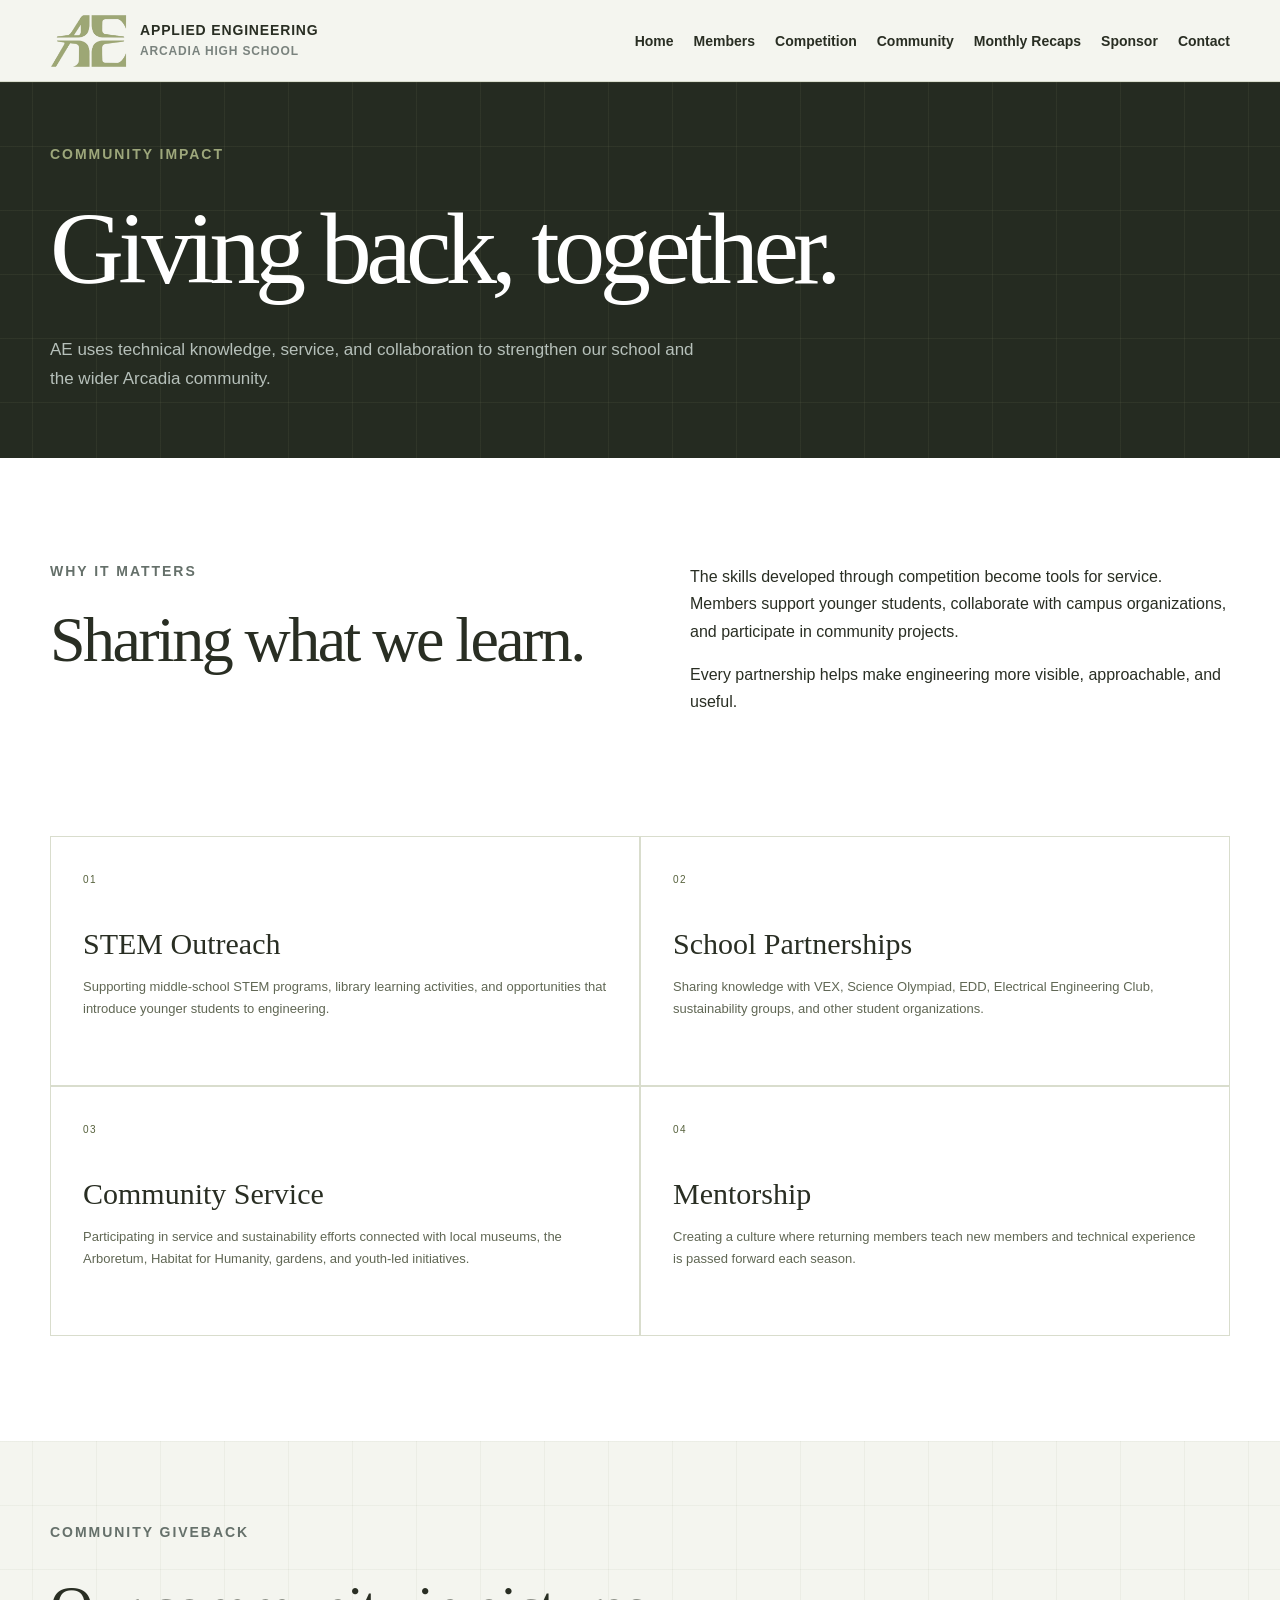
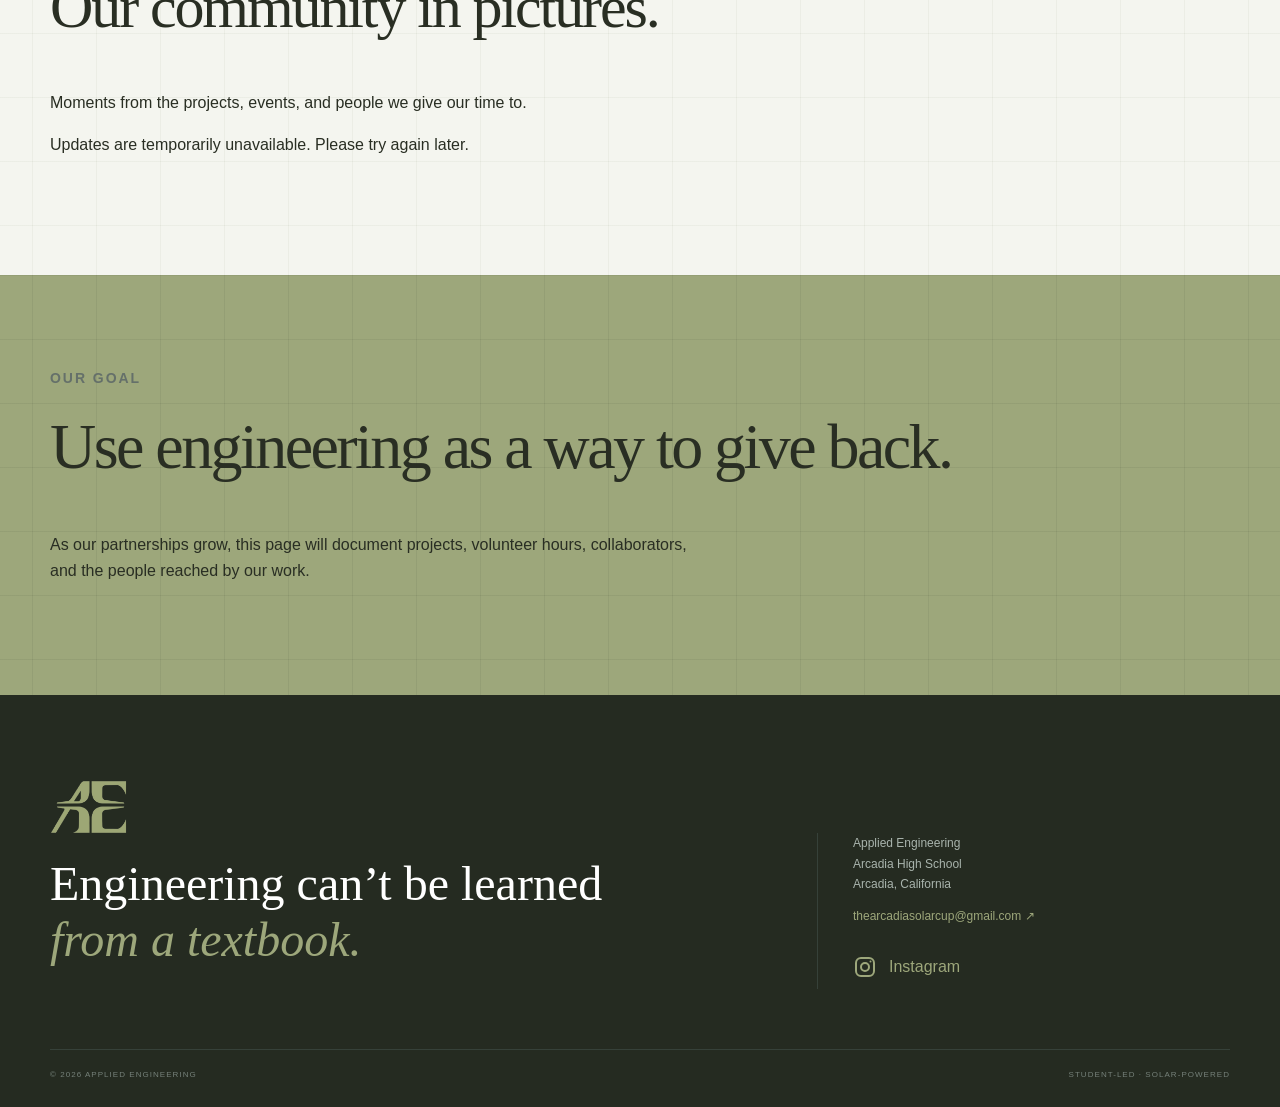
==== community.html @ f69d9954 "Add files via upload" ====
<!DOCTYPE html><html lang="en"><head><meta charset="utf-8"><meta name="viewport" content="width=device-width,initial-scale=1"><title>Community | Applied Engineering</title><meta name="description" content="Arcadia High School Applied Engineering: our team, Solar Regatta awards, community projects, and monthly updates."><link rel="icon" href="[data-uri]"><style>
:root{--green:#9da77b;--deep:#292e23;--black:#252b21;--white:#fff;--off:#f4f5ef;--gray:#606754;--line:#d9ddcd}*{box-sizing:border-box}html{scroll-behavior:smooth}body{margin:0;background:var(--white);color:var(--deep);font-family:Arial,Helvetica,sans-serif}a{color:inherit;text-decoration:none}.shell{width:min(1180px,calc(100% - 48px));margin:auto}.site-header{height:82px;background:#fff;border-bottom:1px solid var(--line);position:sticky;top:0;z-index:20}.header-inner{height:100%;display:flex;align-items:center;justify-content:space-between;gap:24px}.brand{display:flex;align-items:center;gap:10px;font-size:11px;font-weight:800;line-height:1.05;text-transform:uppercase;letter-spacing:.06em}.brand small{display:block;font-size:8px;color:#7a837e;margin-top:5px}.logo{font-size:27px;font-weight:900;letter-spacing:-.09em;color:var(--green)}nav{display:flex;align-items:center;gap:26px;font-size:12px;font-weight:700}nav a{padding:32px 0 28px;border-bottom:3px solid transparent}nav a:hover{border-color:var(--green)}.contact-btn,.primary{background:var(--green);color:#20271a;padding:12px 17px;font-size:10px;font-weight:900;text-transform:uppercase;letter-spacing:.09em}.eyebrow,.section-label{font-size:10px;text-transform:uppercase;letter-spacing:.2em;font-weight:900}.green{color:var(--green)}h1,h2,h3,p{margin-top:0}.home-hero{background:var(--black);color:white;min-height:675px;position:relative;overflow:hidden}.hero-grid{position:absolute;inset:0;background-image:linear-gradient(#ffffff0b 1px,transparent 1px),linear-gradient(90deg,#ffffff0b 1px,transparent 1px);background-size:64px 64px}.home-hero-inner{position:relative;display:grid;grid-template-columns:.87fr 1.13fr;gap:65px;align-items:center;padding:82px 0}.hero-copy h1,.page-hero h1{font-family:Georgia,serif;font-weight:400;letter-spacing:-.055em}.hero-copy h1{font-size:clamp(70px,8vw,112px);line-height:.82;margin:30px 0}.hero-copy h1 i,.footer-main h2 i{color:var(--green);font-weight:400}.hero-copy>p:last-of-type{color:#b8c0bb;font-size:16px;line-height:1.65;max-width:480px}.actions{display:flex;align-items:center;gap:25px;margin-top:34px}.secondary{border-bottom:1px solid #77817b;padding:10px 0;font-size:11px;text-transform:uppercase;letter-spacing:.1em}.hero-photo{height:440px;position:relative;overflow:hidden}.hero-photo img{width:100%;height:100%;object-fit:cover;filter:grayscale(1) contrast(1.18)}.hero-photo:after{content:"";position:absolute;inset:0;background:linear-gradient(145deg,rgba(40,208,111,.18),transparent 60%)}.hero-photo span{position:absolute;z-index:2;bottom:16px;left:18px;background:#252b21cc;padding:8px 10px;font-size:8px;letter-spacing:.16em}.stats{background:var(--green)}.stats-grid{display:grid;grid-template-columns:repeat(4,1fr)}.stats-grid div{padding:28px;border-right:1px solid #76825c;display:flex;align-items:baseline;gap:10px}.stats strong{font-family:Georgia,serif;font-size:35px}.stats span{font-size:9px;text-transform:uppercase;letter-spacing:.1em}.home-intro,.content-section{padding:105px 0}.home-intro,.split,.sponsor-intro,.recap-intro{display:grid;grid-template-columns:1fr 1fr;gap:100px}.home-intro h2,.content-section h2,.awards-section h2,.green-callout h2,.recap-template h2{font-family:Georgia,serif;font-size:clamp(40px,5vw,68px);font-weight:400;line-height:.98;letter-spacing:-.04em}.home-intro>div:last-child,.body-copy,.recap-intro>p,.sponsor-intro>p{font-size:16px;line-height:1.7}.arrow-link{display:inline-block;color:#56613c;font-size:11px;font-weight:900;text-transform:uppercase;letter-spacing:.08em;margin-top:20px}.pathways{display:grid;grid-template-columns:repeat(3,1fr);padding-bottom:110px}.pathways>a{border:1px solid var(--line);padding:30px;min-height:270px;transition:.2s}.pathways>a:hover{background:var(--black);color:white;transform:translateY(-5px)}.pathways span,.team-list span,.impact-cards span,.event-strip span,.template-grid span{font-size:10px;color:#56613c;letter-spacing:.14em}.pathways h3{font-family:Georgia,serif;font-size:28px;font-weight:400;margin:52px 0 15px}.pathways p{font-size:13px;line-height:1.6;color:var(--gray)}.pathways b{font-size:10px;text-transform:uppercase;letter-spacing:.08em}.page-hero{background:var(--black);color:white;padding:95px 0 100px;position:relative}.page-hero .eyebrow{color:var(--green)}.page-hero h1{font-size:clamp(62px,8vw,104px);line-height:.9;max-width:880px;margin:35px 0}.page-lede{font-size:17px;line-height:1.7;color:#b6c0ba;max-width:670px}.section-label{color:#65706a;margin-bottom:30px}.black-band,.awards-section,.recap-template{background:var(--black);color:white;padding:95px 0}.team-list{border-top:1px solid #334039}.team-list article{display:grid;grid-template-columns:100px 1fr;padding:25px 0;border-bottom:1px solid #334039}.team-list h3{font-family:Georgia,serif;font-size:30px;font-weight:400;margin-bottom:8px}.team-list p{color:#aeb8b2;line-height:1.6;font-size:13px;max-width:760px}.values{display:grid;grid-template-columns:repeat(3,1fr);padding:85px 0}.values div{border-left:1px solid var(--line);padding:20px 35px}.values strong{font-family:Georgia,serif;font-size:55px;color:#66734b}.values p{font-size:12px;line-height:1.5}.event-strip{background:var(--green)}.event-strip>.shell{display:grid;grid-template-columns:repeat(4,1fr)}.event-strip .shell>div{padding:32px 25px;border-right:1px solid #76825c}.event-strip span{color:#303b22}.event-strip h3{font-family:Georgia,serif;font-size:25px;margin:22px 0 8px}.event-strip p{font-size:11px}.boat-systems{display:grid;grid-template-columns:.7fr 1.3fr;gap:90px}.system-grid{display:grid;grid-template-columns:1fr 1fr}.system-grid article{border-top:1px solid var(--line);padding:22px 22px 22px 0}.system-grid h3{font-family:Georgia,serif;font-size:22px}.system-grid p{font-size:12px;color:var(--gray)}.award-grid{display:grid;grid-template-columns:repeat(3,1fr);margin-top:55px}.award-grid>div{border-top:1px solid #354139;padding:25px 25px 30px 0}.award-grid strong{font-family:Georgia,serif;font-size:34px;color:var(--green)}.award-grid p{font-size:12px;color:#b3beb7;line-height:1.5}.impact-cards{display:grid;grid-template-columns:1fr 1fr;padding-bottom:105px}.impact-cards article{border:1px solid var(--line);padding:32px;min-height:250px}.impact-cards h3{font-family:Georgia,serif;font-size:30px;font-weight:400;margin:40px 0 15px}.impact-cards p{font-size:13px;line-height:1.65;color:var(--gray)}.green-callout{background:var(--green);padding:95px 0}.green-callout p:last-child{max-width:650px;line-height:1.65}.recap-list{margin-top:70px;border-top:1px solid var(--line)}.recap-list article{display:grid;grid-template-columns:.8fr 1.5fr .4fr;gap:40px;padding:26px 0;border-bottom:1px solid var(--line);align-items:center}.recap-list span{font-size:10px;text-transform:uppercase;letter-spacing:.12em;color:#56613c}.recap-list h3{font-family:Georgia,serif;font-size:28px;font-weight:400;margin:7px 0}.recap-list p{font-size:13px;line-height:1.6;color:var(--gray)}.recap-list b{font-size:9px;text-transform:uppercase;letter-spacing:.1em}.recap-list .coming{opacity:.55}.template-grid{display:grid;grid-template-columns:repeat(4,1fr);margin-top:55px}.template-grid div{border-top:1px solid #354139;padding:24px 15px 10px 0}.template-grid h3{font-family:Georgia,serif;font-size:20px;font-weight:400;margin-top:25px}.tier-grid{display:grid;grid-template-columns:repeat(3,1fr);gap:14px;margin-top:70px}.tier-grid article{border:1px solid var(--line);padding:32px;min-height:450px;display:flex;flex-direction:column;position:relative}.tier-grid article.featured{background:var(--black);color:white;border-color:var(--black);transform:translateY(-12px)}.badge{position:absolute;right:0;top:0;background:var(--green);color:#08120c;padding:8px;font-size:8px;font-weight:900}.tier-grid h3{font-family:Georgia,serif;font-size:30px;font-weight:400}.tier-grid>article>strong{color:#56613c}.tier-grid ul{list-style:none;padding:0;margin:38px 0}.tier-grid li{padding:10px 0;border-bottom:1px solid var(--line);font-size:12px}.featured li{border-color:#364139}.tier-grid li:before{content:"+";color:var(--green);margin-right:8px}.tier-grid article>a{margin-top:auto;border-top:1px solid;padding-top:16px;font-size:10px;text-transform:uppercase;letter-spacing:.1em}.in-kind{display:grid;grid-template-columns:.8fr 1.4fr .8fr;gap:40px;align-items:center;border-top:1px solid var(--line);border-bottom:1px solid var(--line);padding:28px 0;margin-top:20px}.in-kind span{font-size:9px;color:#56613c}.in-kind h3{font-family:Georgia,serif;font-size:25px;font-weight:400;margin:6px 0}.in-kind p{font-size:12px;line-height:1.6}.in-kind a{font-size:9px;text-transform:uppercase;font-weight:900;text-align:right}footer{background:var(--black);color:white;padding:85px 0 28px}.footer-main{display:grid;grid-template-columns:1.3fr .7fr;align-items:end}.footer-main h2{font-family:Georgia,serif;font-size:62px;font-weight:400;line-height:.9;margin:22px 0}.footer-main>div:last-child{border-left:1px solid #364139;padding-left:35px;color:#a9b4ad;font-size:12px;line-height:1.7}.footer-main a{color:var(--green)}.footer-bottom{border-top:1px solid #364139;margin-top:60px;padding-top:20px;display:flex;justify-content:space-between;font-size:8px;text-transform:uppercase;letter-spacing:.13em;color:#758079}
@media(max-width:900px){.shell{width:min(calc(100% - 30px),1180px)}.site-header{height:auto;position:relative}.header-inner{padding:15px 0;flex-wrap:wrap}.header-inner nav{order:3;width:100%;overflow:auto;gap:22px}.header-inner nav a{white-space:nowrap;padding:12px 0}.contact-btn{display:none}.home-hero-inner,.home-intro,.split,.boat-systems,.sponsor-intro,.recap-intro,.footer-main{grid-template-columns:1fr;gap:45px}.hero-photo{height:300px}.stats-grid{grid-template-columns:1fr 1fr}.pathways,.values,.award-grid,.tier-grid{grid-template-columns:1fr}.event-strip>.shell,.template-grid{grid-template-columns:1fr 1fr}.impact-cards{grid-template-columns:1fr}.system-grid{grid-template-columns:1fr}.recap-list article,.in-kind{grid-template-columns:1fr;gap:12px}.tier-grid article.featured{transform:none}.footer-main>div:last-child{border-left:0;padding-left:0}}

.member-captains{padding:64px 0}
.member-captains .section-label,.member-roster .section-label{font-size:.875rem}
.member-captains h2{font-family:Georgia,serif;font-size:clamp(2rem,4vw,3rem);font-weight:400;line-height:1.15;margin-bottom:28px}
.member-grid{display:grid;grid-template-columns:repeat(3,minmax(0,1fr));gap:16px;list-style:none;padding:0;margin:28px 0 8px}
.member-grid li{min-width:0;border:1px solid var(--line);padding:24px}
.member-grid h4{font-size:1.125rem;font-weight:700;line-height:1.4;margin:0 0 8px;overflow-wrap:anywhere}
.member-grid .member-title{font-size:.875rem;line-height:1.5;margin:0 0 16px;color:#56613c}
.member-grid .member-grade{font-size:.875rem;line-height:1.5;letter-spacing:0;color:var(--gray)}
.member-captains .member-grid{grid-template-columns:repeat(2,minmax(0,1fr))}
.member-teams article{padding:36px 0;grid-template-columns:64px minmax(0,1fr)}
.member-teams article>div>p{font-size:1rem;line-height:1.65}
.member-teams .subteam-number{font-size:.875rem}
.member-roster .member-grid li{border-color:#334039;background:#303729}
.member-roster .member-title{color:var(--green)}
.member-roster .member-grade{color:#b6c0ba}
@media(max-width:1000px){.member-grid{grid-template-columns:repeat(2,minmax(0,1fr))}}
@media(max-width:600px){.member-grid,.member-captains .member-grid{grid-template-columns:1fr}.member-teams article{grid-template-columns:1fr;gap:14px}.member-captains{padding:48px 0}.member-roster{padding:56px 0}.member-grid li{padding:20px}}

/* Team identity: olive green, soft charcoal, and white. */
.logo{display:block;width:80px;height:54px;object-fit:contain;background:#fff;border-radius:3px;letter-spacing:normal}
.brand{font-size:14px;line-height:1.2}.brand small{font-size:12px}
nav{font-size:14px;gap:20px}.contact-btn,.primary,.secondary{font-size:14px;letter-spacing:.04em}
.eyebrow,.section-label{font-size:14px;letter-spacing:.14em}
.home-hero-inner{grid-template-columns:1.3fr .7fr;gap:64px;padding:90px 0}
.home-hero{min-height:0}.hero-copy h1{font-size:clamp(44px,5.4vw,76px);line-height:1.08;letter-spacing:-.045em}
.hero-brand{background:white;padding:30px;border-radius:4px}.hero-brand img{display:block;width:100%;height:auto}
.footer-main h2{font-size:clamp(30px,4vw,48px);line-height:1.15;max-width:680px}
.stats span{font-size:14px;letter-spacing:0}.stats-grid div{flex-wrap:wrap}
.award-grid p{font-size:16px;line-height:1.65;color:var(--deep)}
.competition-awards{background:var(--off);color:var(--deep);padding:55px 0 70px}
.competition-awards .section-label{color:#56613c;margin-bottom:18px}
.competition-awards h2{font-size:clamp(36px,4vw,56px);line-height:1.1;margin-bottom:20px}
.competition-awards .award-grid{margin-top:30px;gap:20px}
.competition-awards .award-grid>div{border:1px solid var(--line);padding:24px;background:white}
.competition-awards .award-grid strong{color:#56613c;font-size:36px}
.competition-awards .award-grid>div:first-child{border-top:5px solid var(--green)}
.page-hero{padding:64px 0}.page-hero h1{line-height:1.02}.page-lede{margin-bottom:0}
@media(max-width:900px){.home-hero-inner{grid-template-columns:1fr;padding:56px 0;gap:36px}.hero-brand{max-width:340px}.actions{flex-wrap:wrap}.brand{font-size:14px}.stats-grid div{padding:22px 15px}.footer-main h2{font-size:36px}}
/* Blend the supplied logo into the page instead of presenting a white tile. */
.site-header{background:var(--off)}
.logo{background:transparent;border-radius:0;mix-blend-mode:multiply}
.hero-brand{background:transparent;padding:0;border-radius:0}
.hero-brand img,footer .logo{filter:invert(1) grayscale(1) sepia(1) saturate(1.3) hue-rotate(18deg);mix-blend-mode:screen}
.monthly-grid{display:grid;grid-template-columns:repeat(3,minmax(0,1fr));gap:28px}
.month-card{min-width:0;background:var(--off);border:1px solid var(--line);padding:24px}
.month-card h2{font-family:Georgia,serif;font-size:28px;line-height:1.3;letter-spacing:-.02em;margin:0 0 22px}
.month-card h2 span,.month-card h2 a{display:block;font:400 16px/1.5 Arial,sans-serif;letter-spacing:0;margin-top:8px}
.month-card h2 a{color:#56613c;text-decoration:underline;text-underline-offset:4px}
.recap-cover,.cover-placeholder{width:100%;aspect-ratio:3/4;object-fit:contain;display:block;background:#e6e9dc}
.cover-placeholder{display:flex;flex-direction:column;gap:12px;align-items:center;justify-content:center;text-align:center;padding:24px;border:1px dashed #929c7c;color:#555f42}
.cover-placeholder small{font-size:14px}
.month-card details,.gallery-editor{margin-top:24px}
summary{cursor:pointer;font-size:16px;line-height:1.5;color:#4e5b35}
.upload-form{display:grid;gap:16px;margin-top:20px}.upload-form label{display:grid;gap:8px;font-size:16px;line-height:1.4}
.upload-form input:not([type=hidden]){width:100%;min-width:0;padding:12px;border:1px solid #8c9777;border-radius:4px;background:white;color:var(--deep);font:inherit}
.upload-form input[type=file]{font-size:14px;padding:10px 6px}.upload-hint{font-size:14px;margin:0;color:var(--gray)}
.upload-form button{border:0;cursor:pointer;min-height:44px}.upload-form button:disabled{opacity:.6;cursor:wait}.upload-form p[role=status]{margin:0;font-size:16px}
.text-button{border:0;background:none;text-decoration:underline;font:inherit;cursor:pointer;color:#56613c}
.community-gallery{background:var(--off);padding:80px 0}.community-gallery h2{font:400 clamp(36px,5vw,60px)/1.1 Georgia,serif;letter-spacing:-.035em}.community-gallery p{line-height:1.65}
.photo-collage{columns:3 250px;column-gap:18px;margin-top:36px}.photo-collage figure{break-inside:avoid;margin:0 0 18px;background:white}.photo-collage img{width:100%;height:auto;display:block}.photo-collage figcaption{padding:15px;font-size:16px;line-height:1.5}
.gallery-empty{column-span:all;padding:60px 24px;text-align:center;border:1px dashed #929c7c}.gallery-editor{max-width:540px}
@media(max-width:1000px){.monthly-grid{grid-template-columns:repeat(2,minmax(0,1fr))}}
@media(max-width:600px){.monthly-grid{grid-template-columns:1fr}.month-card{padding:20px}.community-gallery{padding:56px 0}}

.logo,.hero-brand img,footer .logo{filter:none;mix-blend-mode:normal;background:transparent}
.contact-details{display:grid;grid-template-columns:1fr 1fr;gap:48px;padding:72px 0 100px}.contact-details h2{font:400 36px/1.2 Georgia,serif}.contact-details a{color:#56613c;text-decoration:underline;text-underline-offset:5px;overflow-wrap:anywhere}.contact-details p,.contact-details address{font-size:20px;line-height:1.7;font-style:normal}.header-inner>.contact-btn{display:none}@media(max-width:700px){.contact-details{grid-template-columns:1fr}}

/* Carry the home page's workshop grid through the green sections. */
.page-hero,.member-roster,.green-callout,.stats,.event-strip,.community-gallery,.competition-awards{
  --grid-line:rgba(41,46,35,.075);
  background-image:linear-gradient(var(--grid-line) 1px,transparent 1px),linear-gradient(90deg,var(--grid-line) 1px,transparent 1px);
  background-size:64px 64px;
  background-position:center top;
}
.page-hero,.member-roster{--grid-line:rgba(157,167,123,.085)}
.community-gallery,.competition-awards{--grid-line:rgba(86,97,60,.055)}
@media(max-width:600px){
  .page-hero,.member-roster,.green-callout,.stats,.event-strip,.community-gallery,.competition-awards{background-size:48px 48px}
}
.instagram-link{display:inline-flex;align-items:center;gap:12px;min-height:44px;font-size:16px}.instagram-link svg{flex-shrink:0}.footer-instagram{display:flex;width:fit-content;margin-top:18px}
.signup-section{background:var(--off);padding:64px 0;background-image:linear-gradient(rgba(86,97,60,.055) 1px,transparent 1px),linear-gradient(90deg,rgba(86,97,60,.055) 1px,transparent 1px);background-size:64px 64px}
.signup-grid{display:grid;grid-template-columns:1fr 1fr;gap:64px;align-items:start}.signup-grid h2{font:400 clamp(36px,4vw,54px)/1.1 Georgia,serif;letter-spacing:-.035em}.signup-grid p{font-size:16px;line-height:1.7}
.signup-form{display:grid;gap:18px;background:var(--white);border:1px solid var(--line);padding:28px}.signup-form label{display:grid;gap:8px;font-size:16px}.signup-form input:not([type=checkbox]){width:100%;border:1px solid #8c9777;padding:12px;font:inherit;border-radius:3px}.signup-form .signup-consent{display:flex;align-items:flex-start;gap:10px;line-height:1.5}.signup-consent input{width:18px;height:18px;flex-shrink:0;margin-top:3px;accent-color:#56613c}.signup-form button{border:0;cursor:pointer;min-height:44px}.signup-form button:disabled{opacity:.6;cursor:wait}.signup-form p{margin:0}
.subscriber-list{margin-top:36px;border-top:1px solid var(--line);padding-top:24px}.subscriber-list summary span{font-size:14px}.subscriber-table-wrap{overflow-x:auto}.subscriber-list table{width:100%;border-collapse:collapse;background:white;margin-top:20px;text-align:left;font-size:16px}.subscriber-list th,.subscriber-list td{padding:14px;border-bottom:1px solid var(--line)}.subscriber-list caption{text-align:left;padding:12px 0;font-size:14px}
@media(max-width:700px){.signup-grid{grid-template-columns:1fr;gap:28px}.signup-form{padding:20px}.signup-section{padding:48px 0}}

.signup-section [role=status]:empty{display:none} a:focus-visible,button:focus-visible,input:focus-visible{outline:3px solid #74834e;outline-offset:4px}</style></head><body><header class="site-header"><div class="shell header-inner"><a class="brand" href="index.html"><img class="logo" src="[data-uri]" alt="Applied Engineering logo" width="80" height="54"/><span>Applied Engineering<small>Arcadia High School</small></span></a><nav aria-label="Main navigation"><a href="index.html">Home</a><a href="members.html">Members</a><a href="competition.html">Competition</a><a href="community.html">Community</a><a href="recaps.html">Monthly Recaps</a><a href="sponsor.html">Sponsor</a><a href="contact.html">Contact</a></nav><a class="contact-btn" href="contact.html">Contact</a></div></header><main><section class="page-hero"><div class="shell"><p class="eyebrow">Community impact</p><h1>Giving back, together.</h1><p class="page-lede">AE uses technical knowledge, service, and collaboration to strengthen our school and the wider Arcadia community.</p></div></section><section class="shell content-section split"><div><p class="section-label">Why it matters</p><h2>Sharing what we learn.</h2></div><div class="body-copy"><p>The skills developed through competition become tools for service. Members support younger students, collaborate with campus organizations, and participate in community projects.</p><p>Every partnership helps make engineering more visible, approachable, and useful.</p></div></section><section class="impact-cards shell"><article><span>01</span><h3>STEM Outreach</h3><p>Supporting middle-school STEM programs, library learning activities, and opportunities that introduce younger students to engineering.</p></article><article><span>02</span><h3>School Partnerships</h3><p>Sharing knowledge with VEX, Science Olympiad, EDD, Electrical Engineering Club, sustainability groups, and other student organizations.</p></article><article><span>03</span><h3>Community Service</h3><p>Participating in service and sustainability efforts connected with local museums, the Arboretum, Habitat for Humanity, gardens, and youth-led initiatives.</p></article><article><span>04</span><h3>Mentorship</h3><p>Creating a culture where returning members teach new members and technical experience is passed forward each season.</p></article></section><section class="community-gallery"><div class="shell"><p class="section-label">Community giveback</p><h2>Our community in pictures.</h2><p>Moments from the projects, events, and people we give our time to.</p><div class="photo-collage"></div></div></section><section class="green-callout"><div class="shell"><p class="section-label">Our goal</p><h2>Use engineering as a way to give back.</h2><p>As our partnerships grow, this page will document projects, volunteer hours, collaborators, and the people reached by our work.</p></div></section></main><footer><div class="shell footer-main"><div><img class="logo" src="[data-uri]" alt="Applied Engineering logo" width="80" height="54"/><h2>Engineering can’t be learned<br/><i>from a textbook.</i></h2></div><div><p>Applied Engineering<br/>Arcadia High School<br/>Arcadia, California</p><a href="mailto:thearcadiasolarcup@gmail.com">thearcadiasolarcup@gmail.com ↗</a><a class="instagram-link footer-instagram" href="https://www.instagram.com/ahsappliedengineering/" target="_blank" rel="noopener noreferrer" aria-label="Applied Engineering on Instagram"><svg width="24" height="24" viewBox="0 0 24 24" fill="none" stroke="currentColor" stroke-width="2" stroke-linecap="round" stroke-linejoin="round" aria-hidden="true"><rect x="3" y="3" width="18" height="18" rx="5"></rect><circle cx="12" cy="12" r="4"></circle><circle cx="17.5" cy="6.5" r="1" fill="currentColor" stroke="none"></circle></svg><span>Instagram</span></a></div></div><div class="shell footer-bottom"><span>© 2026 Applied Engineering</span><span>Student-led · Solar-powered</span></div></footer><script src="site.js" defer></script></body></html>
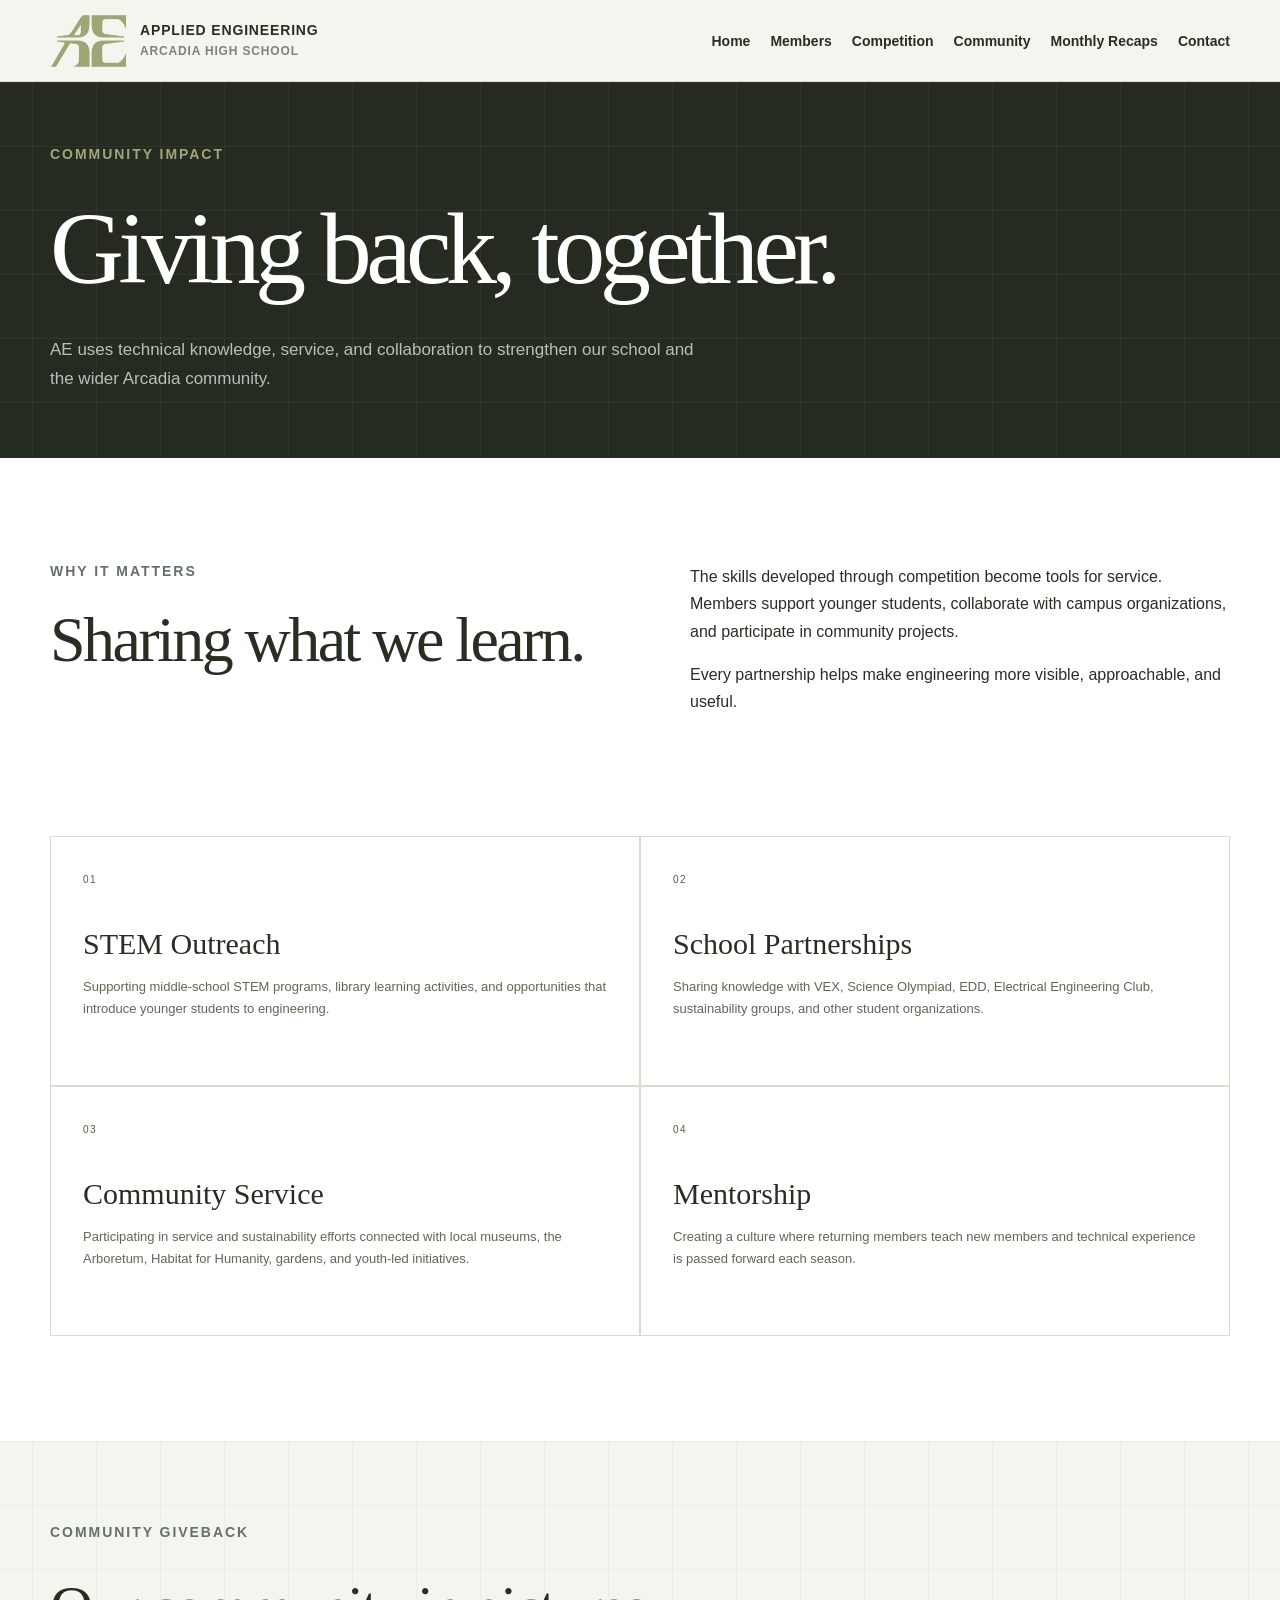
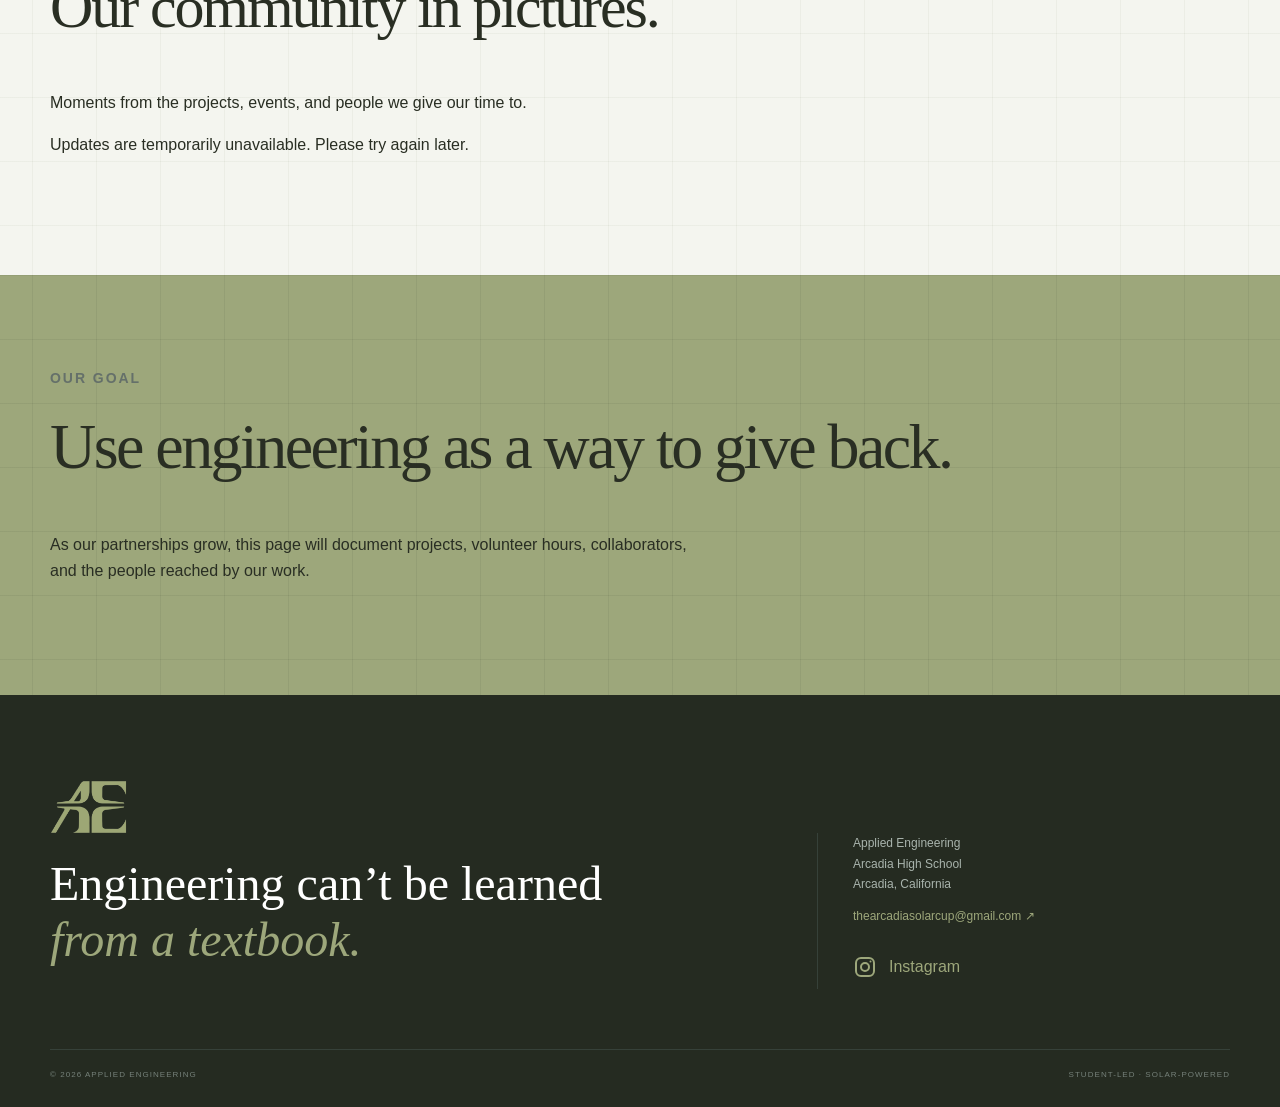
==== commit 4cb5efbd: "Add files via upload" ====
--- a/community.html
+++ b/community.html
@@ -88,4 +88,4 @@
 .subscriber-list{margin-top:36px;border-top:1px solid var(--line);padding-top:24px}.subscriber-list summary span{font-size:14px}.subscriber-table-wrap{overflow-x:auto}.subscriber-list table{width:100%;border-collapse:collapse;background:white;margin-top:20px;text-align:left;font-size:16px}.subscriber-list th,.subscriber-list td{padding:14px;border-bottom:1px solid var(--line)}.subscriber-list caption{text-align:left;padding:12px 0;font-size:14px}
 @media(max-width:700px){.signup-grid{grid-template-columns:1fr;gap:28px}.signup-form{padding:20px}.signup-section{padding:48px 0}}
 
-.signup-section [role=status]:empty{display:none} a:focus-visible,button:focus-visible,input:focus-visible{outline:3px solid #74834e;outline-offset:4px}</style></head><body><header class="site-header"><div class="shell header-inner"><a class="brand" href="index.html"><img class="logo" src="[data-uri]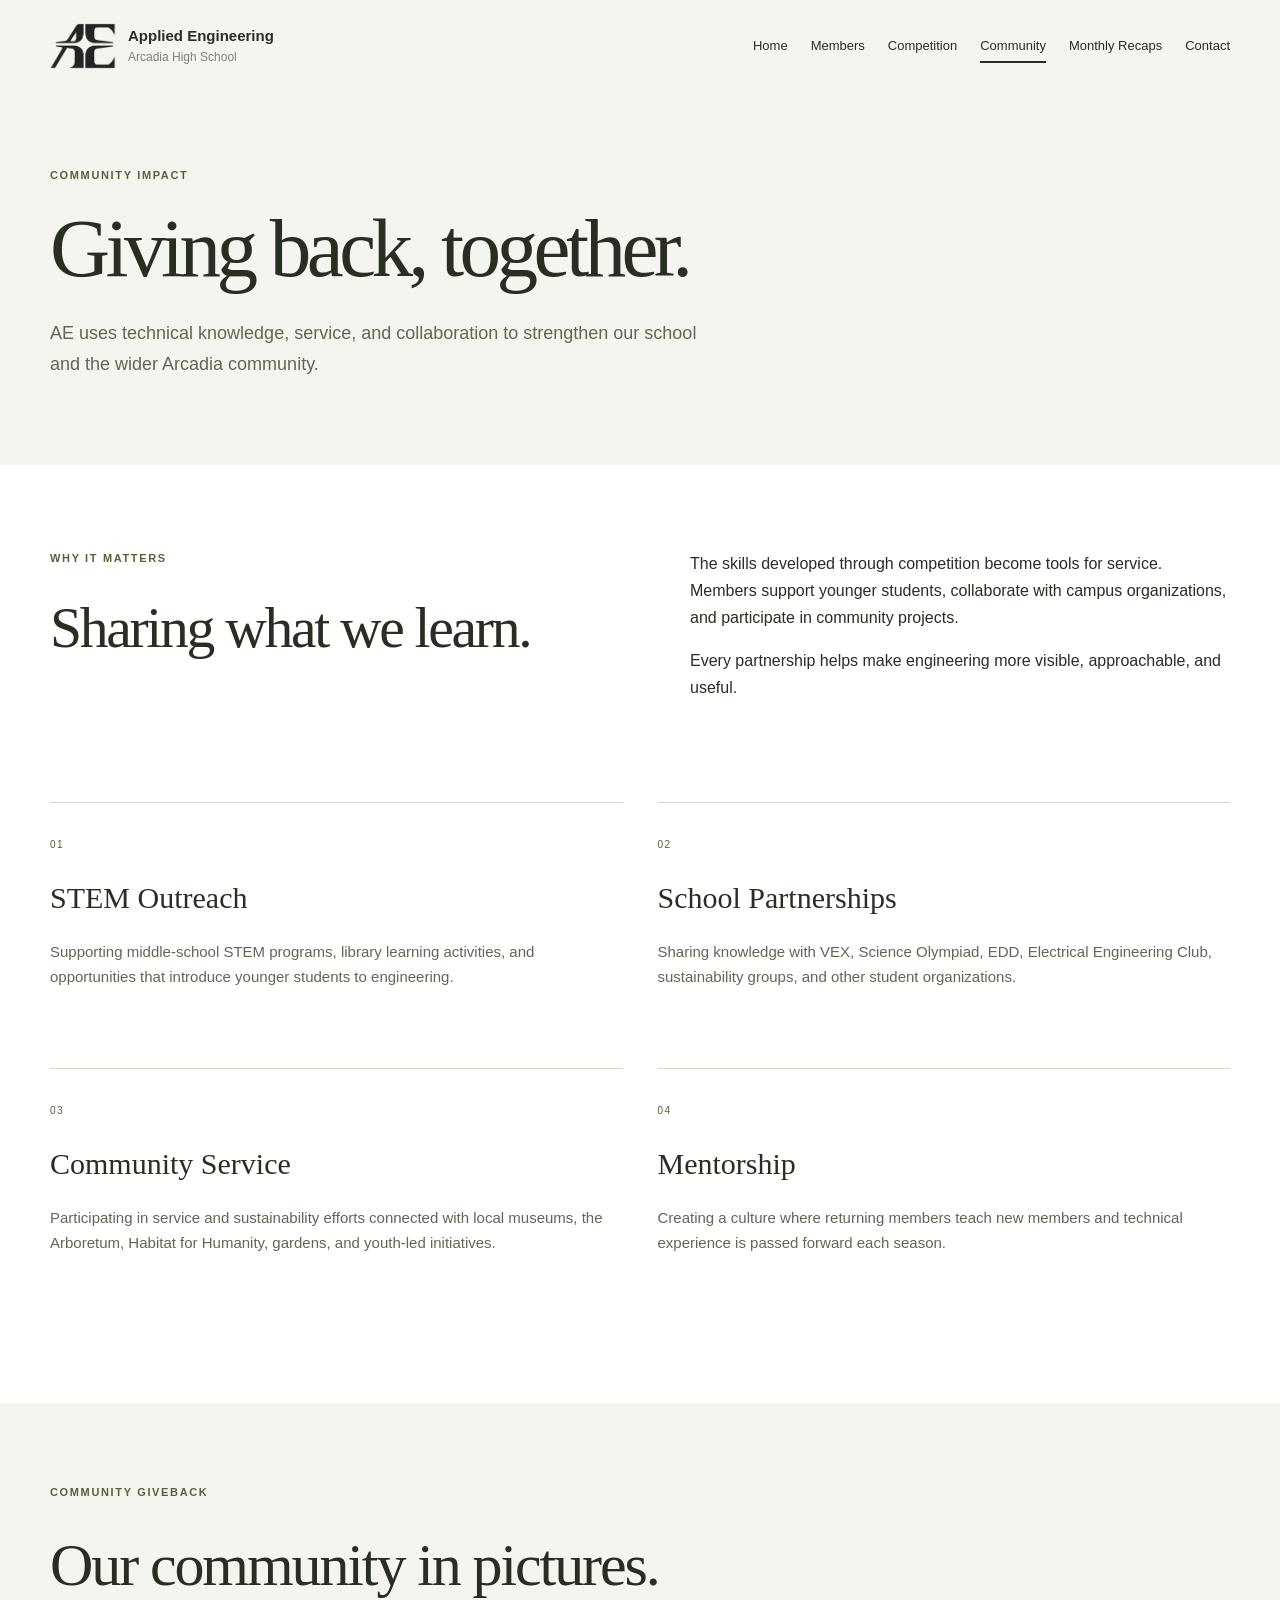
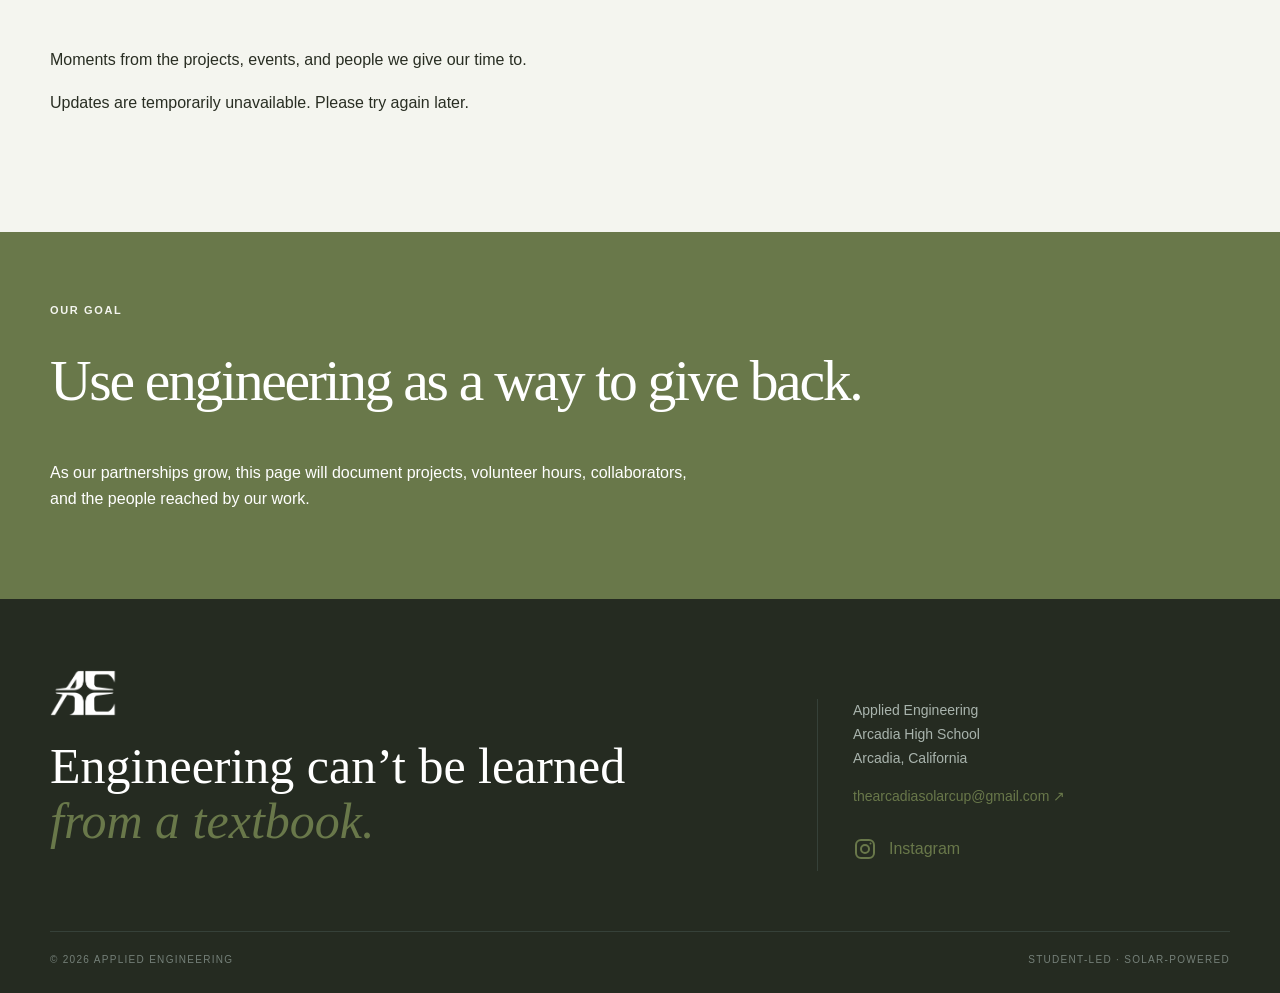
==== commit e0d23e60: "Add files via upload" ====
--- a/community.html
+++ b/community.html
@@ -1,91 +1 @@
-<!DOCTYPE html><html lang="en"><head><meta charset="utf-8"><meta name="viewport" content="width=device-width,initial-scale=1"><title>Community | Applied Engineering</title><meta name="description" content="Arcadia High School Applied Engineering: our team, Solar Regatta awards, community projects, and monthly updates."><link rel="icon" href="[data-uri]